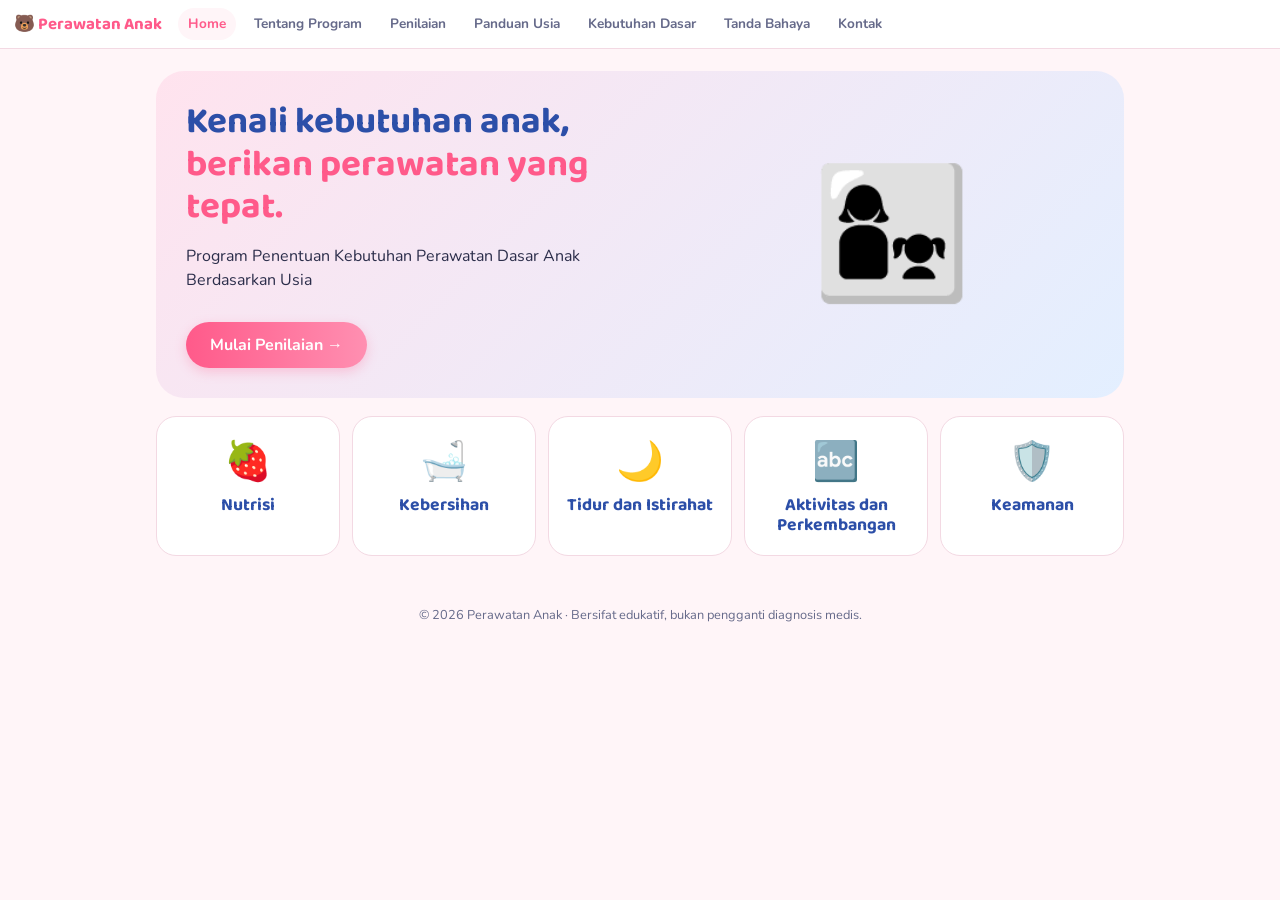
==== index.html @ 59d6c435 "first commit" ====
<!DOCTYPE html>
<html lang="id">
<head>
<meta charset="utf-8">
<meta name="viewport" content="width=device-width, initial-scale=1, viewport-fit=cover">
<title>Home - Perawatan Anak</title>
<link href="https://fonts.googleapis.com/css2?family=Baloo+2:wght@600;700&family=Nunito:wght@400;600;700&display=swap" rel="stylesheet">
<link rel="stylesheet" href="css/style.css">
</head>
<body data-page="home">
<nav id="nav"></nav>
<main>
<section id="home" class="on">
 <div class="hero"><div>
  <h1>Kenali kebutuhan anak, <span>berikan perawatan yang tepat.</span></h1>
  <p>Program Penentuan Kebutuhan Perawatan Dasar Anak Berdasarkan Usia</p>
  <button class="btn" onclick="location.href='penilaian.html'">Mulai Penilaian →</button></div>
  <div class="big">👩‍👧</div></div>
 <div class="grid" id="homeCats"></div>
</section>
</main>
<footer id="footer"></footer>
<script src="js/data.js"></script>
<script src="js/layout.js"></script>
<script src="js/render.js"></script>
</body>
</html>
---- css/style.css ----
/* Gaya utama website Perawatan Anak.
   Warna & tema ada di :root (bagian paling atas) - ubah di sini untuk ganti tampilan. */
:root{--bg:#fff5f8;--card:#fff;--ink:#2b2d4a;--mut:#666a8a;--pri:#ff5a8a;--pri2:#ff8fb1;--blue:#2c4fa8;--soft:#eaf2ff;--line:#f3d9e3;--ok:#2e9d57;--warn:#e0a21a;--bad:#e0334f;
box-sizing:border-box;padding-top:env(safe-area-inset-top,0px);padding-bottom:env(safe-area-inset-bottom,0px)}
@media (prefers-color-scheme:dark){:root:not([data-theme="light"]){--bg:#1d1b2b;--card:#2a2840;--ink:#f3f0ff;--mut:#b6b3d3;--blue:#9db8ff;--soft:#26304f;--line:#45405f}}
:root[data-theme="dark"]{--bg:#1d1b2b;--card:#2a2840;--ink:#f3f0ff;--mut:#b6b3d3;--blue:#9db8ff;--soft:#26304f;--line:#45405f}
html{scroll-padding-top:env(safe-area-inset-top,0px)}
*{box-sizing:border-box}
body{margin:0;font-family:Nunito,system-ui,sans-serif;color:var(--ink);background:var(--bg);line-height:1.5}
h1,h2,h3{font-family:'Baloo 2',Nunito,sans-serif;margin:0;line-height:1.15}
nav{position:sticky;top:env(safe-area-inset-top,0px);z-index:20;background:var(--card);border-bottom:1px solid var(--line);display:flex;align-items:center;gap:8px;padding:8px 14px;overflow-x:auto}
.logo{font-family:'Baloo 2';font-weight:700;color:var(--pri);white-space:nowrap;font-size:1.05rem;margin-right:8px;cursor:pointer}
nav a{white-space:nowrap;font-size:.85rem;font-weight:700;color:var(--mut);text-decoration:none;padding:6px 10px;border-radius:99px;cursor:pointer}
nav a.on{color:var(--pri);background:var(--bg)}
main{max-width:1000px;margin:0 auto;padding:22px 16px 40px}
section{display:none;animation:f .3s}section.on{display:block}
@keyframes f{from{opacity:0;transform:translateY(6px)}to{opacity:1}}
.hero{display:grid;grid-template-columns:1.2fr 1fr;gap:20px;align-items:center;background:linear-gradient(135deg,#ffe3ee,#e3efff);border-radius:28px;padding:30px}
@media (prefers-color-scheme:dark){.hero{background:linear-gradient(135deg,#3a2a45,#252f55)}}
.hero h1{font-size:2.3rem;color:var(--blue)}.hero h1 span{color:var(--pri)}
.big{font-size:8rem;text-align:center;line-height:1}
@media(max-width:700px){.hero{grid-template-columns:1fr;padding:20px}.big{font-size:5rem}.hero h1{font-size:1.8rem}}
.btn{display:inline-block;border:0;cursor:pointer;background:linear-gradient(90deg,var(--pri),var(--pri2));color:#fff;font:700 1rem Nunito;padding:12px 24px;border-radius:99px;box-shadow:0 4px 12px #ff5a8a44;margin-top:14px}
.btn.alt{background:var(--card);color:var(--pri);border:2px solid var(--pri2);box-shadow:none}
.grid{display:grid;grid-template-columns:repeat(auto-fit,minmax(150px,1fr));gap:12px;margin-top:18px}
.card{background:var(--card);border:1px solid var(--line);border-radius:20px;padding:16px;text-align:center}
.card .e{font-size:2.4rem}.card h3{font-size:1.1rem;color:var(--blue);margin:4px 0}
.card p{font-size:.85rem;color:var(--mut);margin:4px 0 10px}
.btn.sm{padding:7px 14px;font-size:.85rem;margin:0}
.title{text-align:center;margin:6px 0 20px}.title h2{font-size:2rem;color:var(--blue)}.title p{color:var(--mut);margin:4px 0}
.box{background:var(--card);border:1px solid var(--line);border-radius:22px;padding:20px;max-width:620px;margin:0 auto}
.info{max-width:720px;margin:0 auto;display:grid;gap:12px}
.info .box{max-width:none;display:flex;gap:14px}.info .box .e{font-size:2rem}
.info h3{font-size:1.1rem}.info ul{margin:4px 0 0;padding-left:18px;color:var(--mut);font-size:.92rem}
.note{background:var(--soft);border-radius:14px;padding:10px 14px;color:var(--blue);font-weight:600;font-size:.9rem;max-width:720px;margin:12px auto 0}
label{display:block;font-weight:700;font-size:.9rem;margin:12px 0 4px}
input[type=text],input[type=number],select{width:100%;padding:11px 14px;border:1.5px solid var(--line);border-radius:12px;font:inherit;background:var(--bg);color:var(--ink)}
.err{color:var(--bad);font-size:.85rem;min-height:1.2em;margin-top:8px}
.qwrap{display:grid;grid-template-columns:200px 1fr;gap:16px;max-width:820px;margin:0 auto}
@media(max-width:700px){.qwrap{grid-template-columns:1fr}}
.cats{display:flex;flex-direction:column;gap:6px}
@media(max-width:700px){.cats{flex-direction:row;overflow-x:auto}}
.cat{padding:10px 14px;border-radius:14px;background:var(--card);border:1px solid var(--line);font-weight:700;font-size:.9rem;white-space:nowrap}
.cat.on{background:var(--pri);color:#fff;border-color:var(--pri)}.cat.done{color:var(--ok)}
.bar{height:8px;background:var(--line);border-radius:9px;overflow:hidden;flex:1}.bar i{display:block;height:100%;background:var(--ok);transition:width .3s}
.opt{display:flex;gap:10px;align-items:center;padding:11px 14px;border:1.5px solid var(--line);border-radius:14px;margin:8px 0;cursor:pointer;font-weight:600}
.opt.sel{border-color:var(--pri);background:var(--bg)}.opt input{accent-color:var(--pri)}
.row{display:flex;justify-content:space-between;gap:10px;margin-top:14px}
.ok-banner{display:flex;gap:14px;align-items:center;background:#fff6c9;color:#4a3d00;border-radius:20px;padding:14px 18px;max-width:720px;margin:0 auto 16px;font-weight:700}
.ok-banner.warn{background:#ffe9d2;color:#5a2d00}
.res{display:grid;grid-template-columns:repeat(auto-fit,minmax(130px,1fr));gap:10px}
.res .card{padding:12px}.tag{display:inline-block;padding:4px 10px;border-radius:10px;font-size:.78rem;font-weight:700}
.tag.ok{background:#dff5e6;color:#1b6d3a}.tag.warn{background:#fff0c4;color:#7a5600}
.reco{background:var(--card);border:1px solid var(--line);border-radius:20px;padding:16px 20px;margin-top:14px}
.reco ul{margin:6px 0 0;padding-left:20px;color:var(--mut)}
.ages{display:grid;grid-template-columns:repeat(auto-fit,minmax(200px,1fr));gap:14px}
.age{border-radius:24px;padding:18px;text-align:center;border:2px solid transparent}
.age .e{font-size:4rem}.age h3{font-size:1.4rem}
.a1{background:#ffe3ee;color:#a33}.a2{background:#dfeaff;color:#2c4fa8}.a3{background:#fff0d2;color:#9a5a00}.a4{background:#dcf4e4;color:#1b6d3a}
.age .btn{background:#fff;color:inherit;box-shadow:none;padding:8px 16px;font-size:.85rem}
.detail{display:none;background:var(--bg);border-radius:12px;padding:10px 12px;font-size:.85rem;text-align:left;margin-top:8px;color:var(--ink)}
.detail.on{display:block}
.guide{max-width:720px;margin:16px auto 0}.guide ul{color:var(--mut)}
.danger{display:grid;grid-template-columns:repeat(auto-fit,minmax(160px,1fr));gap:12px}
.danger .card{font-weight:700;color:var(--blue)}
.alert{background:linear-gradient(135deg,#ffd6e2,#ffc0d3);border-radius:20px;padding:18px;color:#8a1236;font-weight:700;margin-top:14px}
.contact{max-width:560px;margin:0 auto}.contact .box{max-width:none}
.ci{display:flex;gap:14px;margin:12px 0}.ci .e{font-size:1.6rem}.ci b{display:block}
.ci span{color:var(--mut);font-size:.92rem}
footer{text-align:center;color:var(--mut);font-size:.8rem;padding:10px 16px 30px}
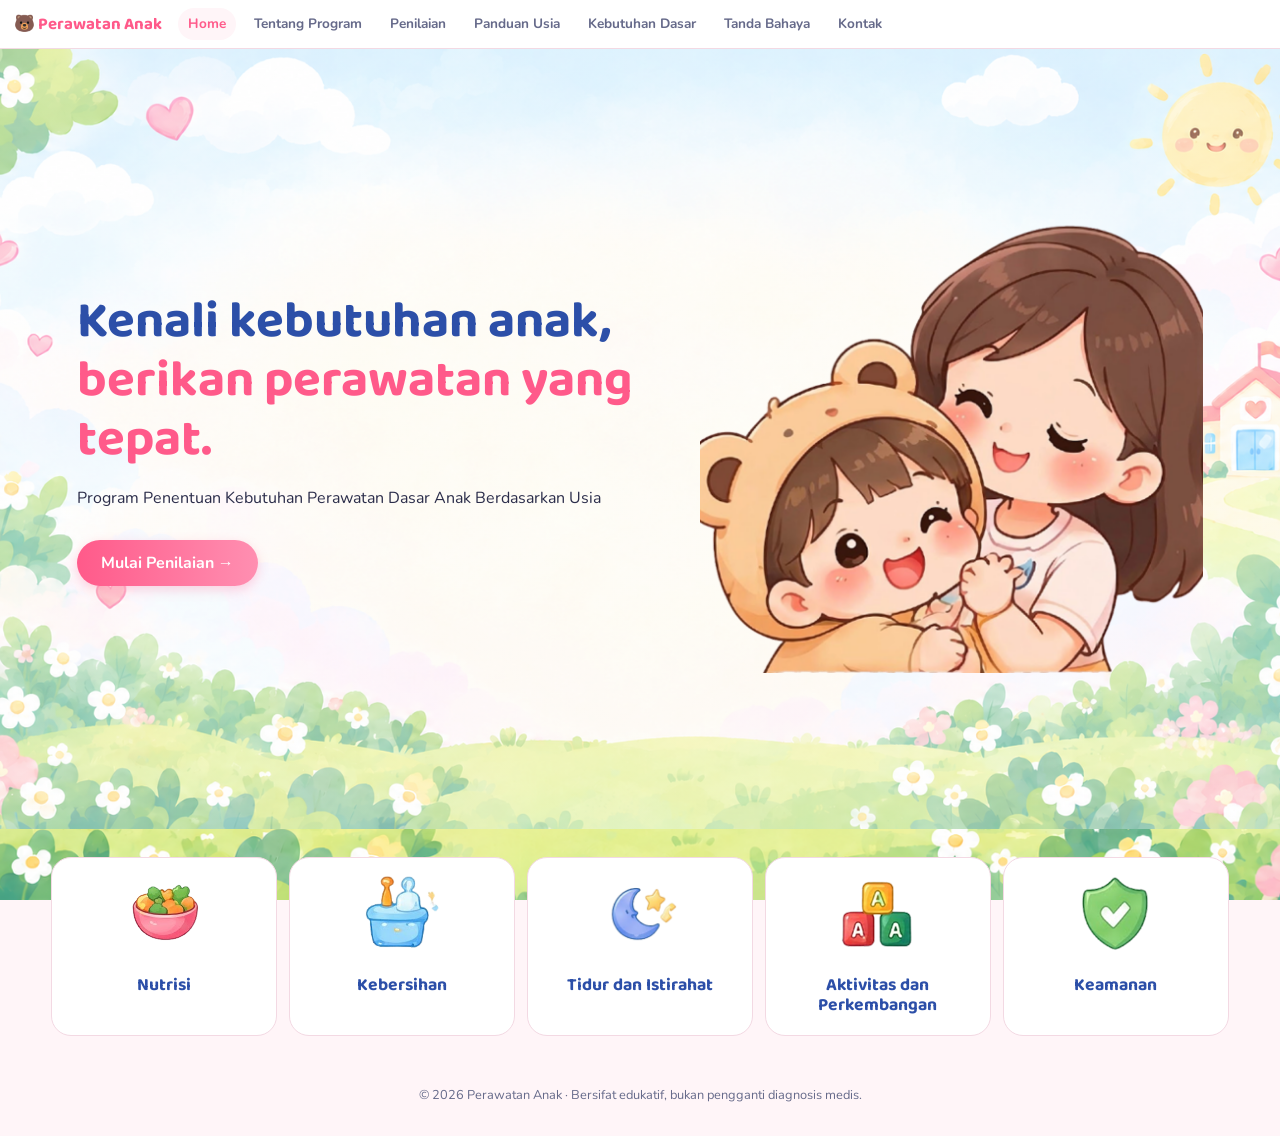
==== commit 3aa087dd: "add: asset gambar dan layouts" ====
--- a/index.html
+++ b/index.html
@@ -11,11 +11,14 @@
 <nav id="nav"></nav>
 <main>
 <section id="home" class="on">
- <div class="hero"><div>
-  <h1>Kenali kebutuhan anak, <span>berikan perawatan yang tepat.</span></h1>
-  <p>Program Penentuan Kebutuhan Perawatan Dasar Anak Berdasarkan Usia</p>
-  <button class="btn" onclick="location.href='penilaian.html'">Mulai Penilaian →</button></div>
-  <div class="big">👩‍👧</div></div>
+ <div class="hero">
+  <div>
+   <h1>Kenali kebutuhan anak, <span>berikan perawatan yang tepat.</span></h1>
+   <p>Program Penentuan Kebutuhan Perawatan Dasar Anak Berdasarkan Usia</p>
+   <button class="btn" onclick="location.href='penilaian.html'">Mulai Penilaian →</button>
+  </div>
+  <img class="hero-img" src="img/home.png" alt="Ibu dan anak">
+ </div>
  <div class="grid" id="homeCats"></div>
 </section>
 </main>
@@ -24,4 +27,4 @@
 <script src="js/layout.js"></script>
 <script src="js/render.js"></script>
 </body>
-</html>
+</html>
--- a/css/style.css
+++ b/css/style.css
@@ -9,17 +9,22 @@
 body{margin:0;font-family:Nunito,system-ui,sans-serif;color:var(--ink);background:var(--bg);line-height:1.5}
 h1,h2,h3{font-family:'Baloo 2',Nunito,sans-serif;margin:0;line-height:1.15}
 nav{position:sticky;top:env(safe-area-inset-top,0px);z-index:20;background:var(--card);border-bottom:1px solid var(--line);display:flex;align-items:center;gap:8px;padding:8px 14px;overflow-x:auto}
-.logo{font-family:'Baloo 2';font-weight:700;color:var(--pri);white-space:nowrap;font-size:1.05rem;margin-right:8px;cursor:pointer}
+.logo{font-family:'Baloo 2';font-weight:700;color:var(--pri);white-space:nowrap;font-size:1.05rem;margin-right:8px;cursor:pointer;text-decoration:none}
 nav a{white-space:nowrap;font-size:.85rem;font-weight:700;color:var(--mut);text-decoration:none;padding:6px 10px;border-radius:99px;cursor:pointer}
 nav a.on{color:var(--pri);background:var(--bg)}
 main{max-width:1000px;margin:0 auto;padding:22px 16px 40px}
 section{display:none;animation:f .3s}section.on{display:block}
 @keyframes f{from{opacity:0;transform:translateY(6px)}to{opacity:1}}
-.hero{display:grid;grid-template-columns:1.2fr 1fr;gap:20px;align-items:center;background:linear-gradient(135deg,#ffe3ee,#e3efff);border-radius:28px;padding:30px}
-@media (prefers-color-scheme:dark){.hero{background:linear-gradient(135deg,#3a2a45,#252f55)}}
+
+
+/* HERO (Home) - background.png jadi latar */
+.hero{display:grid;grid-template-columns:1.2fr 1fr;gap:20px;align-items:center;
+  background:linear-gradient(rgba(255,255,255,.35),rgba(255,255,255,.35)),url('../img/background.png') center/cover;
+  border-radius:28px;padding:30px}
+@media (prefers-color-scheme:dark){.hero{background:linear-gradient(rgba(29,27,43,.6),rgba(29,27,43,.6)),url('../img/background.png') center/cover}}
 .hero h1{font-size:2.3rem;color:var(--blue)}.hero h1 span{color:var(--pri)}
-.big{font-size:8rem;text-align:center;line-height:1}
-@media(max-width:700px){.hero{grid-template-columns:1fr;padding:20px}.big{font-size:5rem}.hero h1{font-size:1.8rem}}
+@media(max-width:700px){.hero{grid-template-columns:1fr;padding:20px}.hero h1{font-size:1.8rem}}
+
 .btn{display:inline-block;border:0;cursor:pointer;background:linear-gradient(90deg,var(--pri),var(--pri2));color:#fff;font:700 1rem Nunito;padding:12px 24px;border-radius:99px;box-shadow:0 4px 12px #ff5a8a44;margin-top:14px}
 .btn.alt{background:var(--card);color:var(--pri);border:2px solid var(--pri2);box-shadow:none}
 .grid{display:grid;grid-template-columns:repeat(auto-fit,minmax(150px,1fr));gap:12px;margin-top:18px}
@@ -36,7 +41,8 @@
 label{display:block;font-weight:700;font-size:.9rem;margin:12px 0 4px}
 input[type=text],input[type=number],select{width:100%;padding:11px 14px;border:1.5px solid var(--line);border-radius:12px;font:inherit;background:var(--bg);color:var(--ink)}
 .err{color:var(--bad);font-size:.85rem;min-height:1.2em;margin-top:8px}
-.qwrap{display:grid;grid-template-columns:200px 1fr;gap:16px;max-width:820px;margin:0 auto}
+.qwrap{display:grid;grid-template-columns:minmax(0,1fr) minmax(0,2fr);gap:20px;max-width:none;margin:0 auto;align-items:start}
+.qwrap .box{margin:0;width:100%}
 @media(max-width:700px){.qwrap{grid-template-columns:1fr}}
 .cats{display:flex;flex-direction:column;gap:6px}
 @media(max-width:700px){.cats{flex-direction:row;overflow-x:auto}}
@@ -68,3 +74,50 @@
 .ci{display:flex;gap:14px;margin:12px 0}.ci .e{font-size:1.6rem}.ci b{display:block}
 .ci span{color:var(--mut);font-size:.92rem}
 footer{text-align:center;color:var(--mut);font-size:.8rem;padding:10px 16px 30px}
+
+/* ===== GAMBAR ===== */
+img{max-width:100%;height:auto}
+.hero-img{width:100%;max-width:380px;justify-self:center;border-radius:24px}
+.page-img{display:block;margin:0 auto 18px;max-width:260px;border-radius:24px}
+.ico{width:80px;height:80px;object-fit:contain}
+.char{width:130px;height:130px;object-fit:contain;mix-blend-mode:multiply;border-radius:16px}
+.mini{width:28px;height:28px;object-fit:contain;vertical-align:middle;border-radius:6px}
+.res .ico{width:64px;height:64px}
+
+/* ===== BACKGROUND SEMUA HALAMAN =====
+   Path pakai ../img/ karena style.css ada di folder css/ */
+body{
+  background-color:var(--bg);
+  background-image:url('../img/background.png');
+  background-repeat:no-repeat;
+  background-size:cover;
+  background-position:center;
+  background-attachment:fixed;
+}
+@media (prefers-color-scheme:dark){
+  :root:not([data-theme="light"]) body{background-image:linear-gradient(rgba(29,27,43,.7),rgba(29,27,43,.7)),url('../img/background.png')}
+}
+:root[data-theme="dark"] body{background-image:linear-gradient(rgba(29,27,43,.7),rgba(29,27,43,.7)),url('../img/background.png')}
+
+/* ===== HOME: FULL WIDTH (bukan container) ===== */
+body[data-page="home"] main{max-width:none;padding:0 0 40px}
+body[data-page="home"] .hero{border-radius:0;padding:60px clamp(20px,6vw,100px);min-height:calc(100vh - 120px)}
+body[data-page="home"] .hero h1{font-size:clamp(1.8rem,4vw,3.2rem)}
+body[data-page="home"] .hero-img{max-width:520px}
+body[data-page="home"] .grid{padding:0 clamp(16px,4vw,60px);margin-top:28px}
+@media(max-width:700px){body[data-page="home"] .hero{padding:30px 20px;min-height:0}}
+
+/* ===== LAYAR BESAR: Tentang, Penilaian (langkah 1), Kontak -> kiri gambar, kanan isi ===== */
+@media(min-width:900px){
+  main{max-width:1200px}
+  #tentang.on,#kontak.on,#step1:not([hidden]){display:grid;grid-template-columns:minmax(260px,380px) 1fr;column-gap:48px;align-items:center}
+  #tentang .title,#kontak .title,#step1 .title{grid-column:1/-1}
+  #tentang .page-img,#kontak .page-img,#step1 .page-img{margin:0;max-width:100%;justify-self:center}
+  #tentang .note{grid-column:1/-1;max-width:none;margin:16px 0 0}
+  #tentang .info,#kontak .contact,#step1 .box{max-width:none;margin:0;width:100%}
+}
+
+/* ===== TANDA BAHAYA: 3 kolom (setara col-md-4) di layar >= 768px ===== */
+@media(min-width:768px){
+  .danger{grid-template-columns:repeat(3,1fr)}
+}
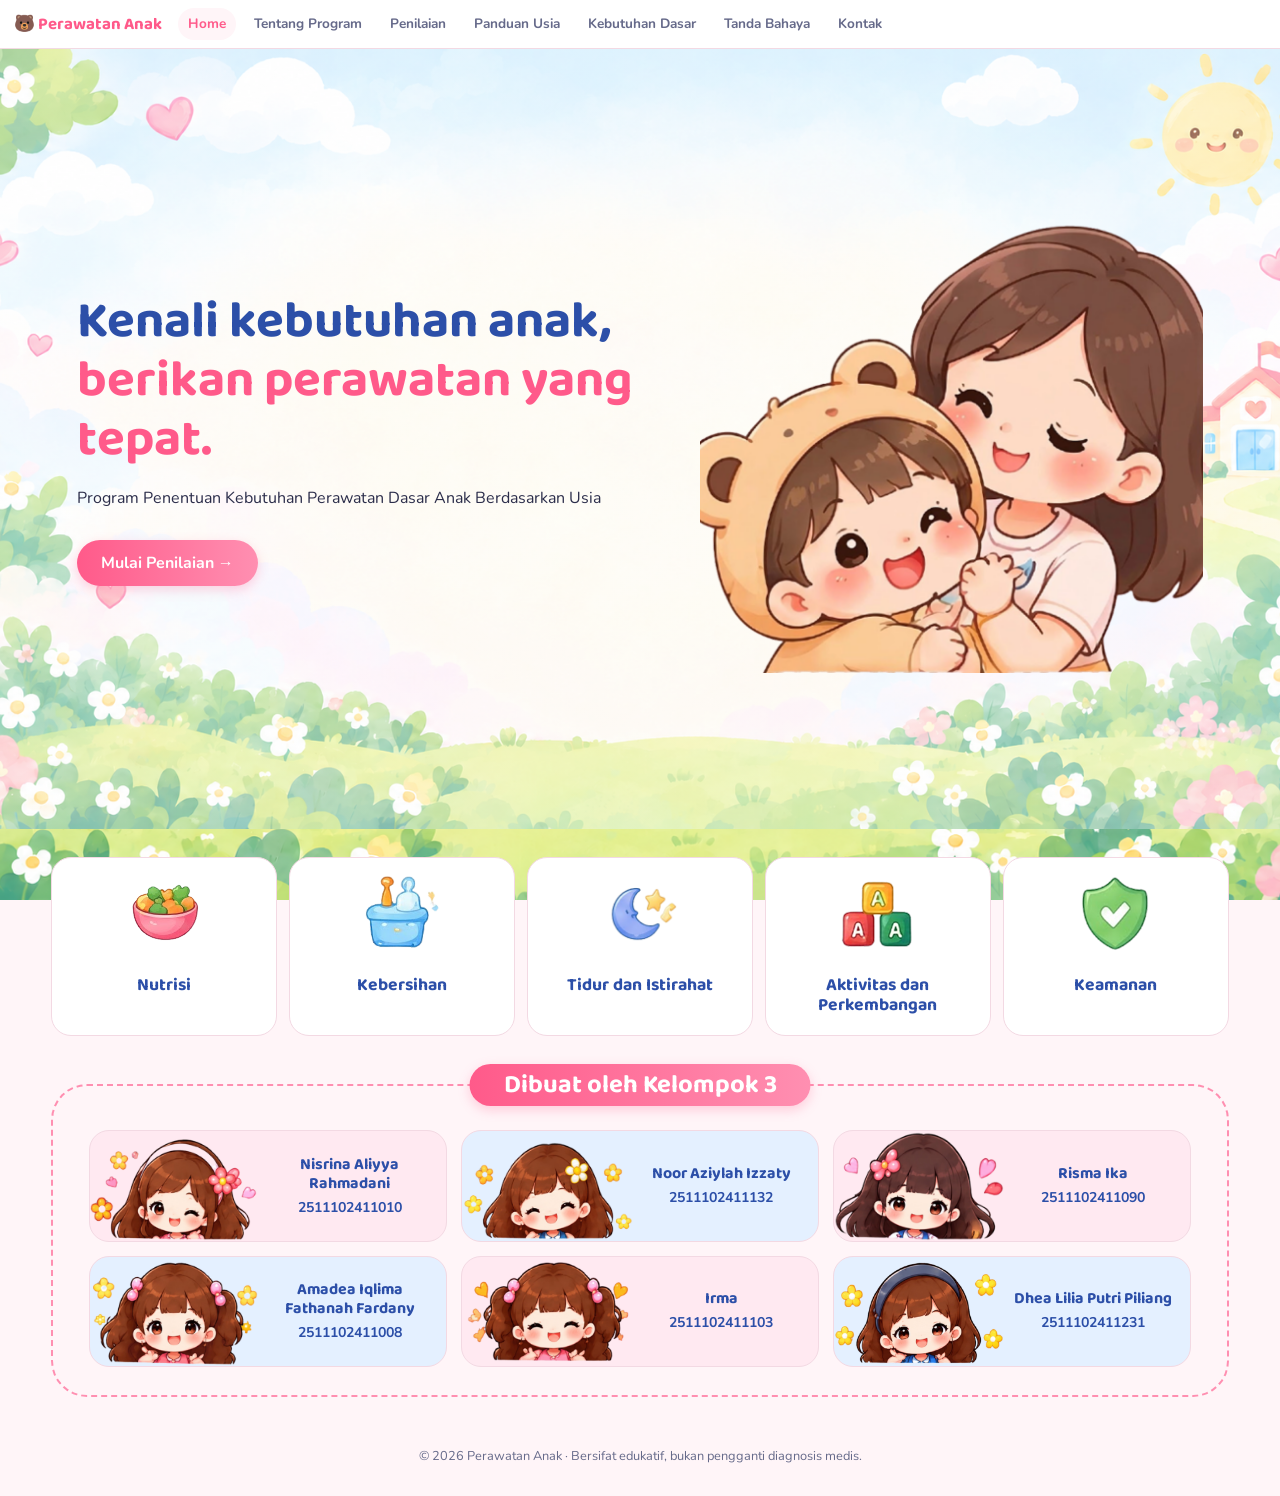
==== commit fcac6709: "add: profile anggota" ====
--- a/index.html
+++ b/index.html
@@ -19,7 +19,39 @@
   </div>
   <img class="hero-img" src="img/home.png" alt="Ibu dan anak">
  </div>
+
  <div class="grid" id="homeCats"></div>
+
+ <!-- PROFIL TIM -->
+ <div class="team">
+  <h2 class="team-title">Dibuat oleh Kelompok 3</h2>
+  <div class="team-grid">
+   <div class="member m1">
+    <img src="img/profile/1nih.png" alt="Nisrina Aliyya Rahmadani">
+    <div class="info-m"><b>Nisrina Aliyya Rahmadani</b><span>2511102411010</span></div>
+   </div>
+   <div class="member m2">
+    <img src="img/profile/2nih.png" alt="Noor Aziylah Izzaty">
+    <div class="info-m"><b>Noor Aziylah Izzaty</b><span>2511102411132</span></div>
+   </div>
+   <div class="member m1">
+    <img src="img/profile/3nih.png" alt="Risma Ika">
+    <div class="info-m"><b>Risma Ika</b><span>2511102411090</span></div>
+   </div>
+   <div class="member m2">
+    <img src="img/profile/4nih.png" alt="Amadea Iqlima Fathanah Fardany">
+    <div class="info-m"><b>Amadea Iqlima Fathanah Fardany</b><span>2511102411008</span></div>
+   </div>
+   <div class="member m1">
+    <img src="img/profile/5nih.png" alt="Irma">
+    <div class="info-m"><b>Irma</b><span>2511102411103</span></div>
+   </div>
+   <div class="member m2">
+    <img src="img/profile/6nih.png" alt="Dhea Lilia Putri Piliang">
+    <div class="info-m"><b>Dhea Lilia Putri Piliang</b><span>2511102411231</span></div>
+   </div>
+  </div>
+ </div>
 </section>
 </main>
 <footer id="footer"></footer>
@@ -27,4 +59,4 @@
 <script src="js/layout.js"></script>
 <script src="js/render.js"></script>
 </body>
-</html>+</html>
--- a/css/style.css
+++ b/css/style.css
@@ -120,4 +120,28 @@
 /* ===== TANDA BAHAYA: 3 kolom (setara col-md-4) di layar >= 768px ===== */
 @media(min-width:768px){
   .danger{grid-template-columns:repeat(3,1fr)}
-}+}
+
+/* ===== PROFIL TIM (Home) ===== */
+.team{position:relative;margin:48px clamp(16px,4vw,60px) 0;padding:44px clamp(14px,3vw,36px) 28px;
+  background:rgba(255,245,248,.88);border:2px dashed var(--pri2);border-radius:36px}
+.team-title{position:absolute;top:-22px;left:50%;transform:translateX(-50%);white-space:nowrap;
+  background:linear-gradient(90deg,var(--pri),var(--pri2));color:#fff;font-size:clamp(1.1rem,2.4vw,1.6rem);
+  padding:6px 34px;border-radius:99px;box-shadow:0 4px 12px #ff5a8a44}
+.team-grid{display:grid;grid-template-columns:repeat(3,1fr);gap:14px}
+.member{display:grid;grid-template-columns:48% 52%;align-items:center;border-radius:20px;padding:0;
+  border:1px solid var(--line);overflow:hidden}
+.member.m1{background:#ffe9f1}
+.member.m2{background:#e4f0ff}
+.member img{width:100%;height:auto;max-width:none;align-self:end;display:block}
+.info-m{text-align:center;align-self:center;padding:10px 14px 10px 6px;color:#2c4fa8}
+.info-m b{display:block;font-family:'Baloo 2',Nunito,sans-serif;font-size:1rem;line-height:1.2}
+.info-m span{display:block;font-size:.88rem;font-weight:700;margin-top:4px}
+@media(max-width:900px){.team-grid{grid-template-columns:repeat(2,1fr)}}
+@media(max-width:600px){.team-grid{grid-template-columns:1fr}}
+@media (prefers-color-scheme:dark){
+  :root:not([data-theme="light"]) .team{background:rgba(42,40,64,.9)}
+  :root:not([data-theme="light"]) .member.m1,:root:not([data-theme="light"]) .member.m2{background:var(--soft)}
+}
+:root[data-theme="dark"] .team{background:rgba(42,40,64,.9)}
+:root[data-theme="dark"] .member.m1,:root[data-theme="dark"] .member.m2{background:var(--soft)}
